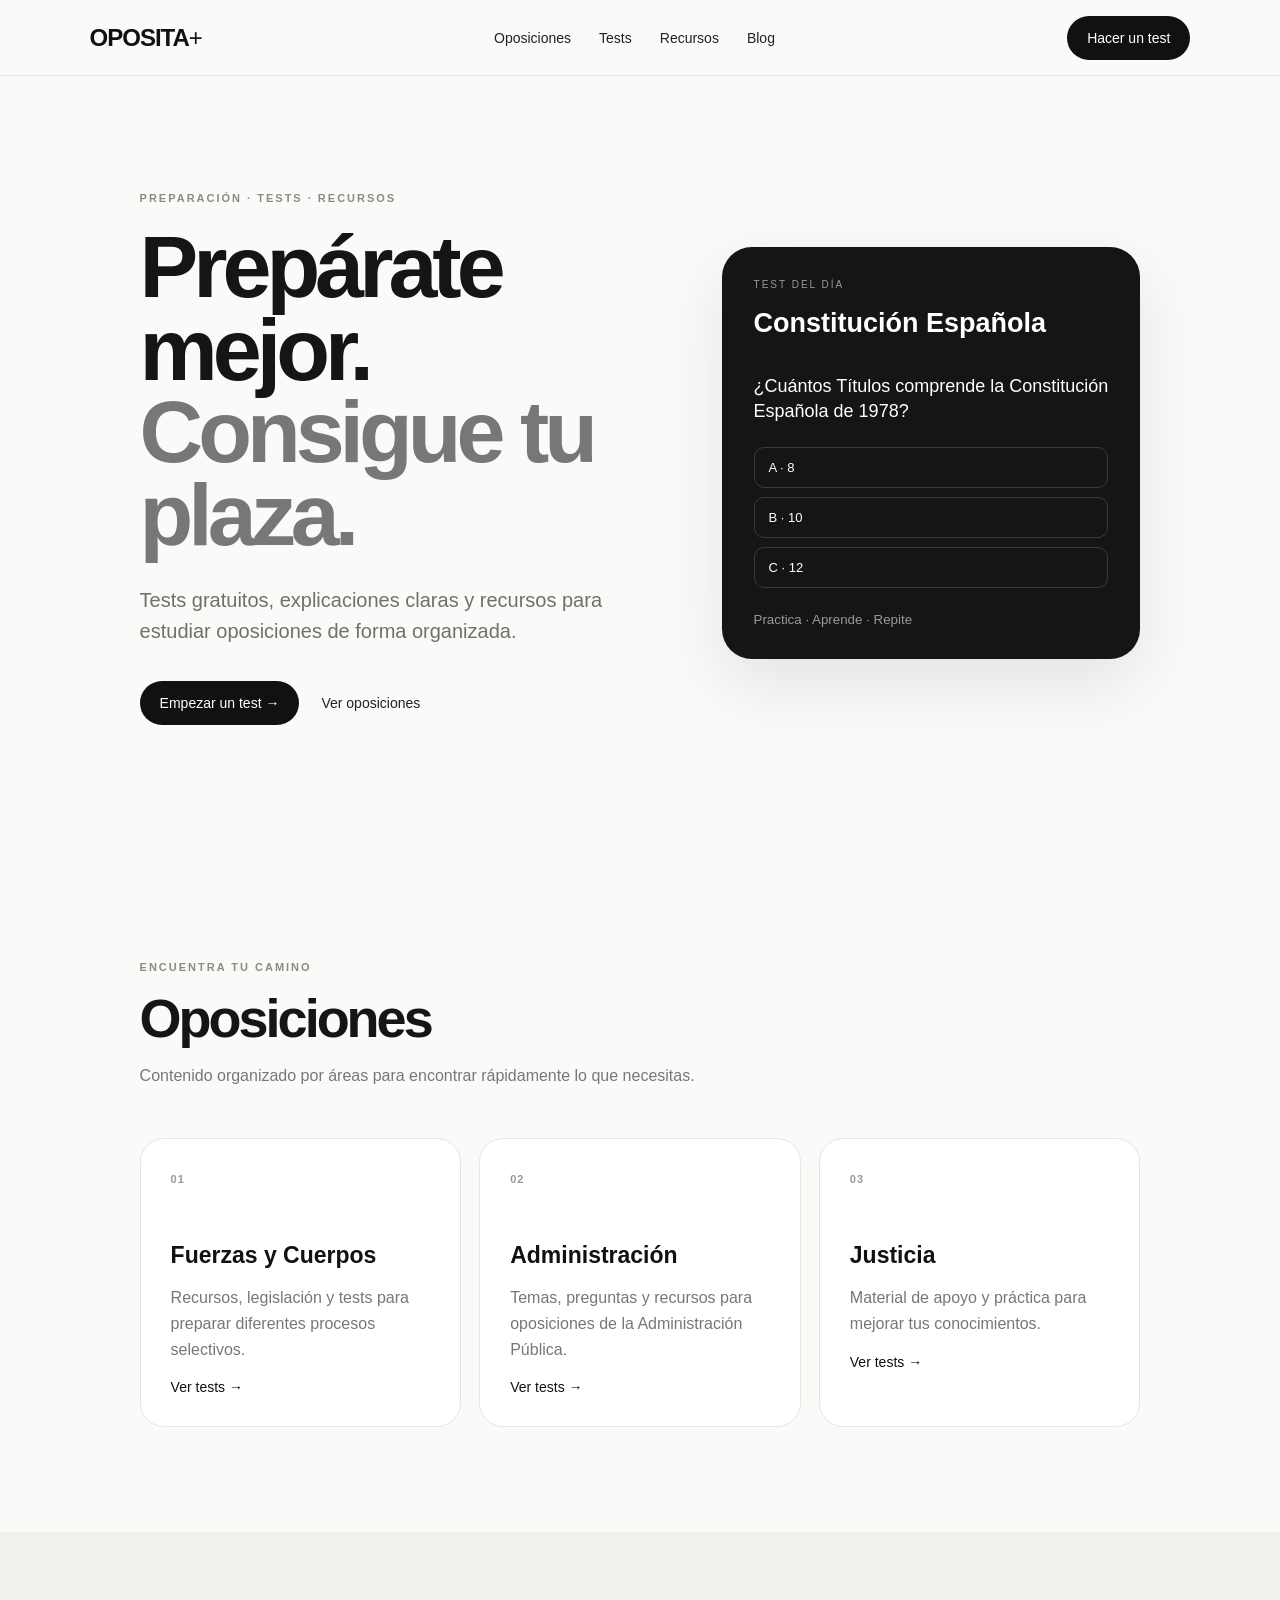
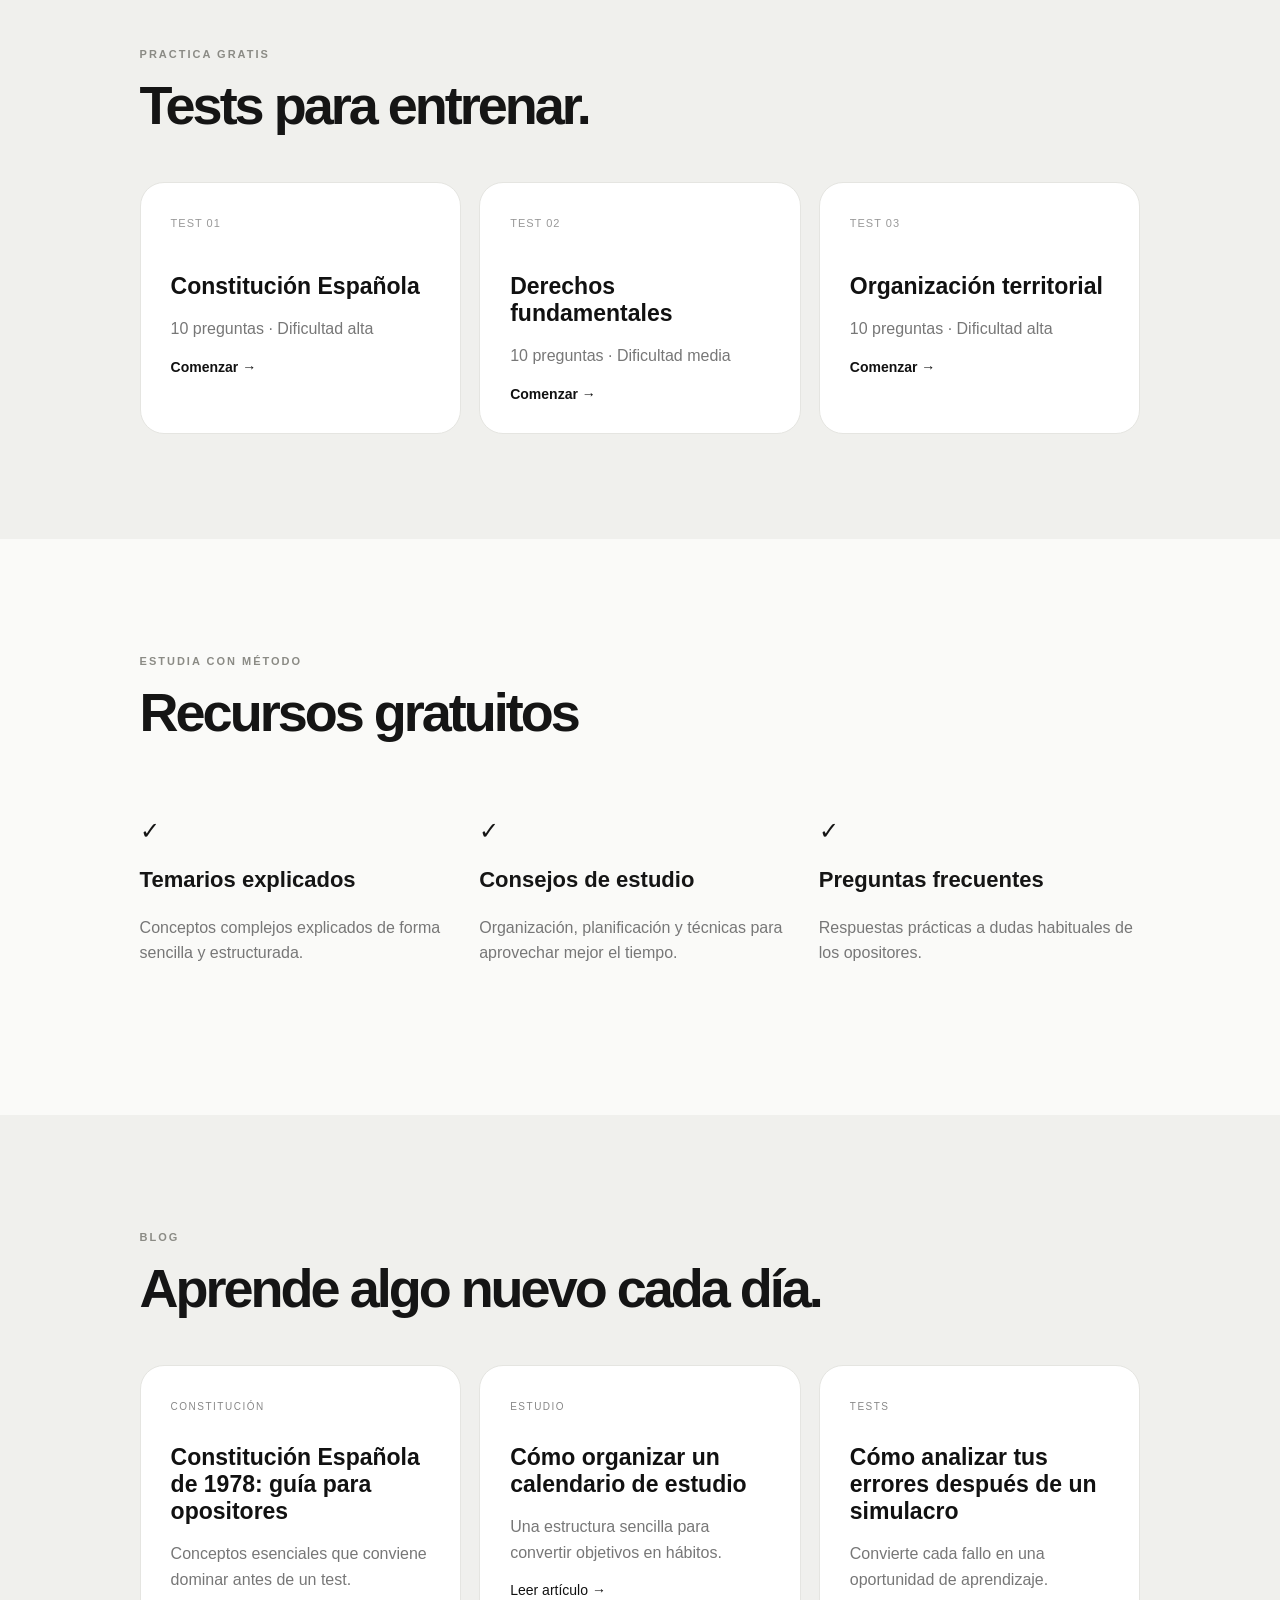
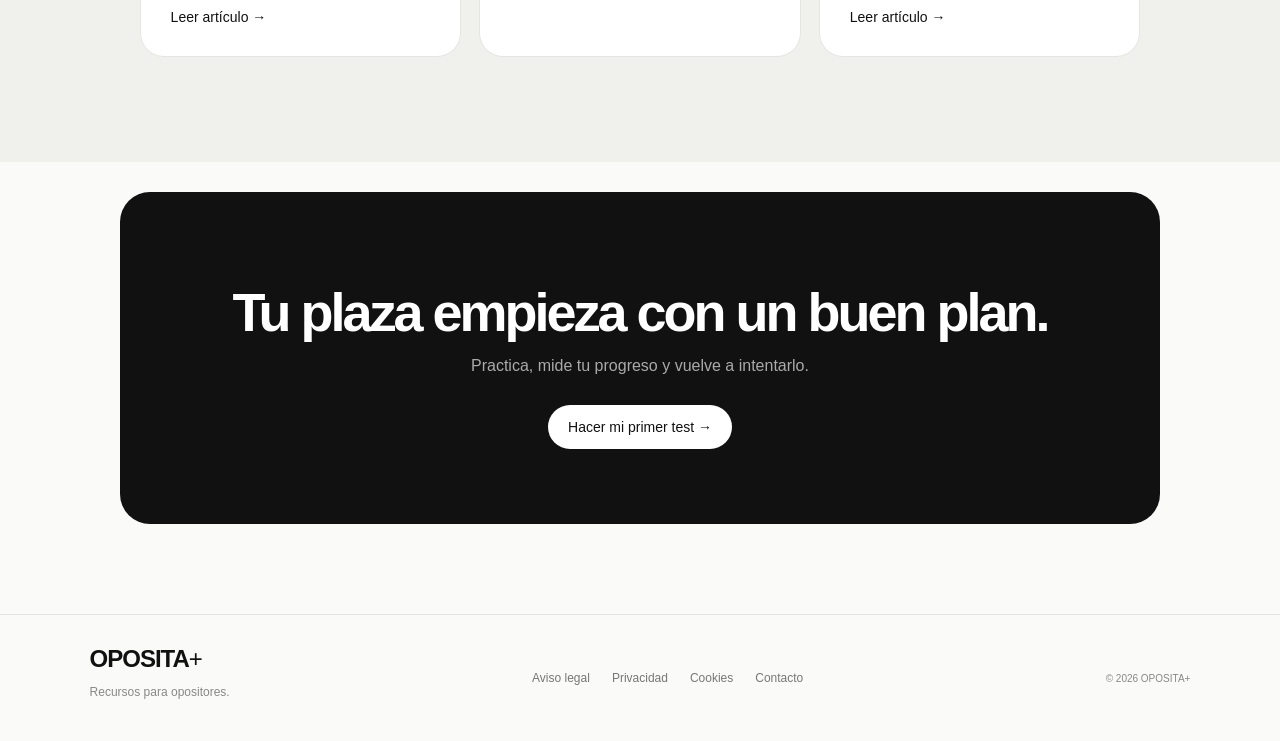
==== index.html @ 82b004eb "Add files via upload" ====
<!doctype html>
<html lang="es">
<head>
<meta charset="utf-8"><meta name="viewport" content="width=device-width,initial-scale=1">
<title>OPOSITA+ — Tests, temarios y recursos para opositores</title>
<meta name="description" content="Tests, temarios, consejos y recursos gratuitos para preparar oposiciones en España.">
<meta name="robots" content="index,follow">
<link rel="stylesheet" href="styles.css">
</head>
<body>
<header><a class="logo" href="#">OPOSITA<span>+</span></a><nav><a href="#oposiciones">Oposiciones</a><a href="#tests">Tests</a><a href="#recursos">Recursos</a><a href="#blog">Blog</a></nav><a class="btn" href="#tests">Hacer un test</a></header>
<main>
<section class="hero"><div><p class="eyebrow">PREPARACIÓN · TESTS · RECURSOS</p><h1>Prepárate mejor.<br><em>Consigue tu plaza.</em></h1><p class="lead">Tests gratuitos, explicaciones claras y recursos para estudiar oposiciones de forma organizada.</p><div class="actions"><a class="btn" href="#tests">Empezar un test →</a><a class="link" href="#oposiciones">Ver oposiciones</a></div></div><div class="hero-card"><div class="mini">TEST DEL DÍA</div><strong>Constitución Española</strong><div class="question">¿Cuántos Títulos comprende la Constitución Española de 1978?</div><div class="answers"><span>A · 8</span><span>B · 10</span><span>C · 12</span></div><small>Practica · Aprende · Repite</small></div></section>
<section id="oposiciones"><p class="eyebrow">ENCUENTRA TU CAMINO</p><h2>Oposiciones</h2><p class="sub">Contenido organizado por áreas para encontrar rápidamente lo que necesitas.</p><div class="grid"><article><b>01</b><h3>Fuerzas y Cuerpos</h3><p>Recursos, legislación y tests para preparar diferentes procesos selectivos.</p><a href="#tests">Ver tests →</a></article><article><b>02</b><h3>Administración</h3><p>Temas, preguntas y recursos para oposiciones de la Administración Pública.</p><a href="#tests">Ver tests →</a></article><article><b>03</b><h3>Justicia</h3><p>Material de apoyo y práctica para mejorar tus conocimientos.</p><a href="#tests">Ver tests →</a></article></div></section>
<section id="tests" class="gray"><p class="eyebrow">PRACTICA GRATIS</p><h2>Tests para entrenar.</h2><div class="test-grid"><a class="test" href="#"><span>TEST 01</span><h3>Constitución Española</h3><p>10 preguntas · Dificultad alta</p><strong>Comenzar →</strong></a><a class="test" href="#"><span>TEST 02</span><h3>Derechos fundamentales</h3><p>10 preguntas · Dificultad media</p><strong>Comenzar →</strong></a><a class="test" href="#"><span>TEST 03</span><h3>Organización territorial</h3><p>10 preguntas · Dificultad alta</p><strong>Comenzar →</strong></a></div></section>
<section id="recursos"><p class="eyebrow">ESTUDIA CON MÉTODO</p><h2>Recursos gratuitos</h2><div class="features"><div><span>✓</span><h3>Temarios explicados</h3><p>Conceptos complejos explicados de forma sencilla y estructurada.</p></div><div><span>✓</span><h3>Consejos de estudio</h3><p>Organización, planificación y técnicas para aprovechar mejor el tiempo.</p></div><div><span>✓</span><h3>Preguntas frecuentes</h3><p>Respuestas prácticas a dudas habituales de los opositores.</p></div></div></section>
<section id="blog" class="gray"><p class="eyebrow">BLOG</p><h2>Aprende algo nuevo cada día.</h2><div class="posts"><article><small>CONSTITUCIÓN</small><h3>Constitución Española de 1978: guía para opositores</h3><p>Conceptos esenciales que conviene dominar antes de un test.</p><a href="#">Leer artículo →</a></article><article><small>ESTUDIO</small><h3>Cómo organizar un calendario de estudio</h3><p>Una estructura sencilla para convertir objetivos en hábitos.</p><a href="#">Leer artículo →</a></article><article><small>TESTS</small><h3>Cómo analizar tus errores después de un simulacro</h3><p>Convierte cada fallo en una oportunidad de aprendizaje.</p><a href="#">Leer artículo →</a></article></div></section>
<section class="cta"><h2>Tu plaza empieza con un buen plan.</h2><p>Practica, mide tu progreso y vuelve a intentarlo.</p><a class="btn white" href="#tests">Hacer mi primer test →</a></section>
</main>
<footer><div><a class="logo" href="#">OPOSITA<span>+</span></a><p>Recursos para opositores.</p></div><div class="footer-links"><a href="#">Aviso legal</a><a href="#">Privacidad</a><a href="#">Cookies</a><a href="mailto:hola@oposita.es">Contacto</a></div><small>© 2026 OPOSITA+</small></footer>
</body></html>
---- styles.css ----
*{box-sizing:border-box}html{scroll-behavior:smooth}body{margin:0;font-family:-apple-system,BlinkMacSystemFont,"Segoe UI",Arial,sans-serif;color:#151515;background:#fafaf8}header{height:76px;border-bottom:1px solid #e7e7e3;display:flex;align-items:center;justify-content:space-between;padding:0 7%;position:sticky;top:0;background:#fafaf8ee;backdrop-filter:blur(14px);z-index:5}.logo{font-size:24px;font-weight:850;letter-spacing:-1px;color:#111;text-decoration:none}.logo span{font-weight:500}nav{display:flex;gap:28px}nav a,.link{font-size:14px;text-decoration:none;color:#222}.btn{display:inline-block;background:#111;color:#fff;text-decoration:none;padding:14px 20px;border-radius:999px;font-size:14px}.hero{max-width:1180px;margin:auto;padding:105px 7% 120px;display:grid;grid-template-columns:1.1fr .9fr;gap:70px;align-items:center}.eyebrow{font-size:11px;letter-spacing:2px;color:#8b8b85;font-weight:750}.hero h1{font-size:clamp(58px,7vw,88px);line-height:.94;letter-spacing:-5px;margin:22px 0 28px}.hero h1 em{font-style:normal;color:#777}.lead{font-size:20px;line-height:1.55;color:#70706b;max-width:610px}.actions{display:flex;gap:22px;align-items:center;margin-top:34px}.hero-card{background:#151515;color:white;border-radius:30px;padding:32px;min-height:390px;display:flex;flex-direction:column;justify-content:center;box-shadow:0 25px 70px #00000018}.mini{font-size:10px;letter-spacing:2px;color:#999;margin-bottom:18px}.hero-card strong{font-size:27px}.question{font-size:18px;line-height:1.4;margin:35px 0 22px}.answers{display:grid;gap:9px}.answers span{padding:12px 14px;border:1px solid #3a3a3a;border-radius:10px;font-size:13px}.hero-card small{color:#999;margin-top:24px}section{max-width:1180px;margin:auto;padding:105px 7%}h2{font-size:54px;line-height:1;letter-spacing:-3px;margin:18px 0}.sub{color:#777;line-height:1.6;max-width:620px}.grid,.test-grid,.posts,.features{display:grid;grid-template-columns:repeat(3,1fr);gap:18px;margin-top:50px}.grid article,.test,.posts article{background:white;border:1px solid #e5e5e1;border-radius:24px;padding:30px;min-height:275px;text-decoration:none;color:#111}.grid b,.test span{font-size:11px;color:#999;letter-spacing:1px}.grid h3,.test h3,.posts h3{font-size:23px;margin:55px 0 12px}.grid p,.test p,.posts p,.features p{color:#777;line-height:1.6}.grid a,.test strong,.posts a{color:#111;text-decoration:none;font-size:14px}.gray{max-width:none;background:#f0f0ed;padding-left:calc((100% - 1180px)/2 + 7%);padding-right:calc((100% - 1180px)/2 + 7%)}.test{display:block;min-height:240px}.test h3{margin-top:42px}.features div{padding:28px 0}.features span{font-size:24px}.features h3{font-size:22px}.posts article{min-height:245px}.posts small{font-size:10px;letter-spacing:1.5px;color:#888}.posts h3{margin-top:30px}.cta{max-width:1040px;background:#111;color:#fff;border-radius:30px;text-align:center;margin:30px auto 90px;padding:75px 7%}.cta h2{font-size:54px}.cta p{color:#aaa;margin-bottom:30px}.white{background:#fff;color:#111}footer{border-top:1px solid #e5e5e1;padding:30px 7%;display:flex;align-items:center;justify-content:space-between;color:#888;font-size:12px}.footer-links{display:flex;gap:22px}.footer-links a{color:#777;text-decoration:none}@media(max-width:800px){header{padding:0 5%}nav{display:none}.hero{grid-template-columns:1fr;padding:75px 5%}.hero h1{letter-spacing:-4px}.hero-card{min-height:330px}section{padding:75px 5%}h2{font-size:40px}.grid,.test-grid,.posts,.features{grid-template-columns:1fr}.gray{padding-left:5%;padding-right:5%}.cta{margin:0 5% 70px;padding:55px 25px}.cta h2{font-size:40px}footer{padding:25px 5%;flex-direction:column;align-items:flex-start;gap:20px}}
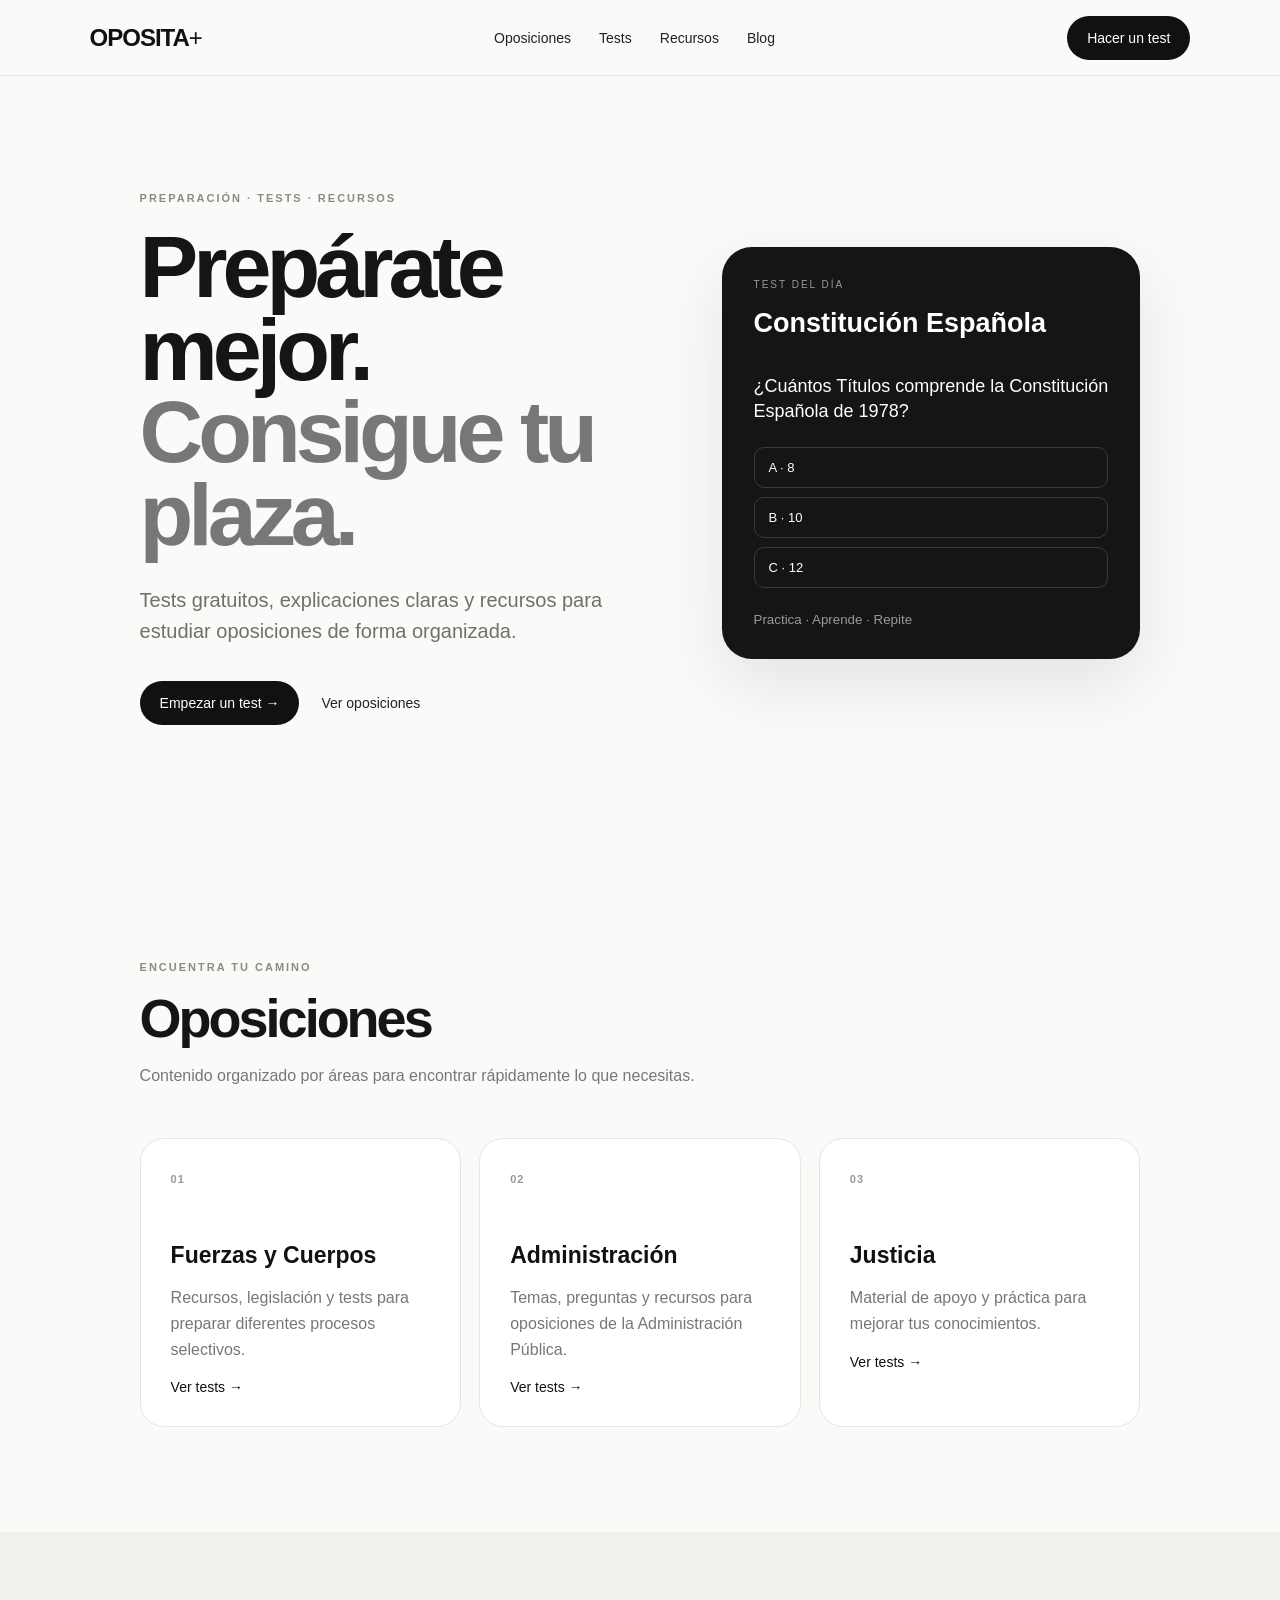
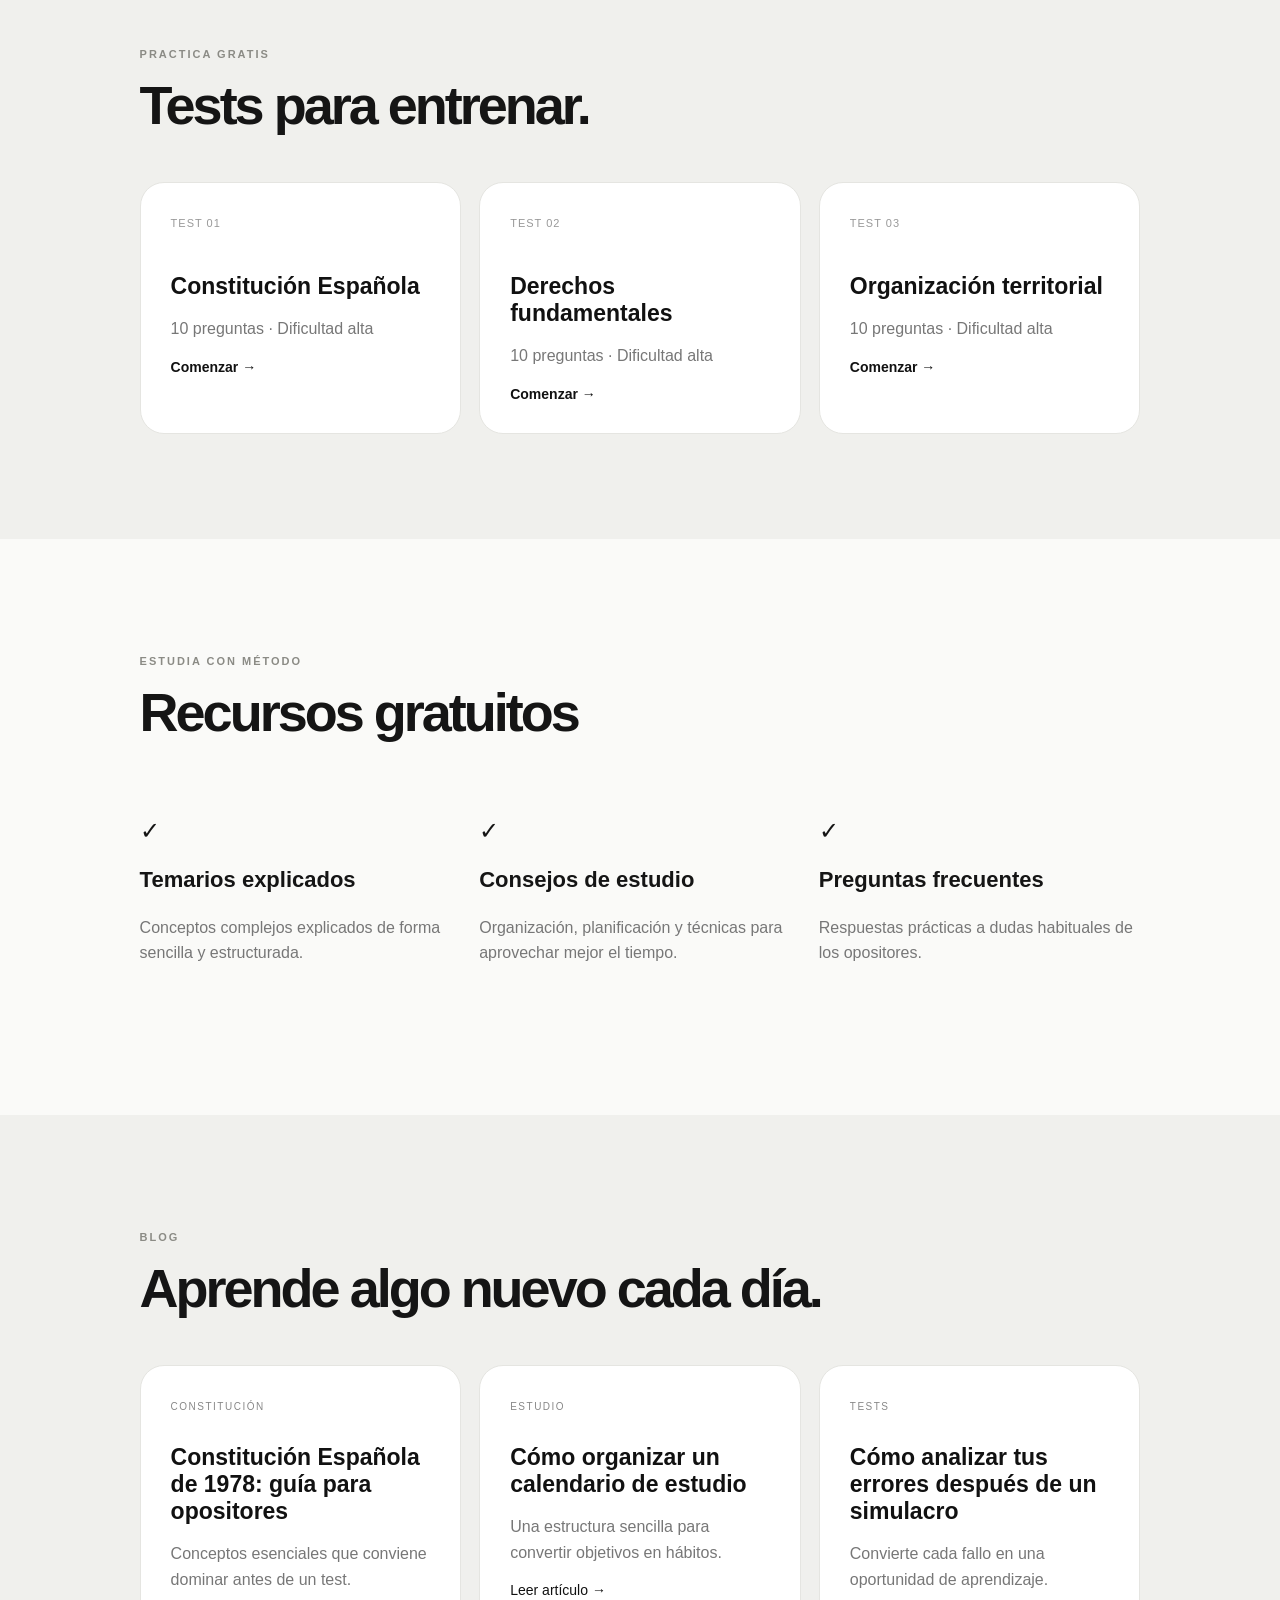
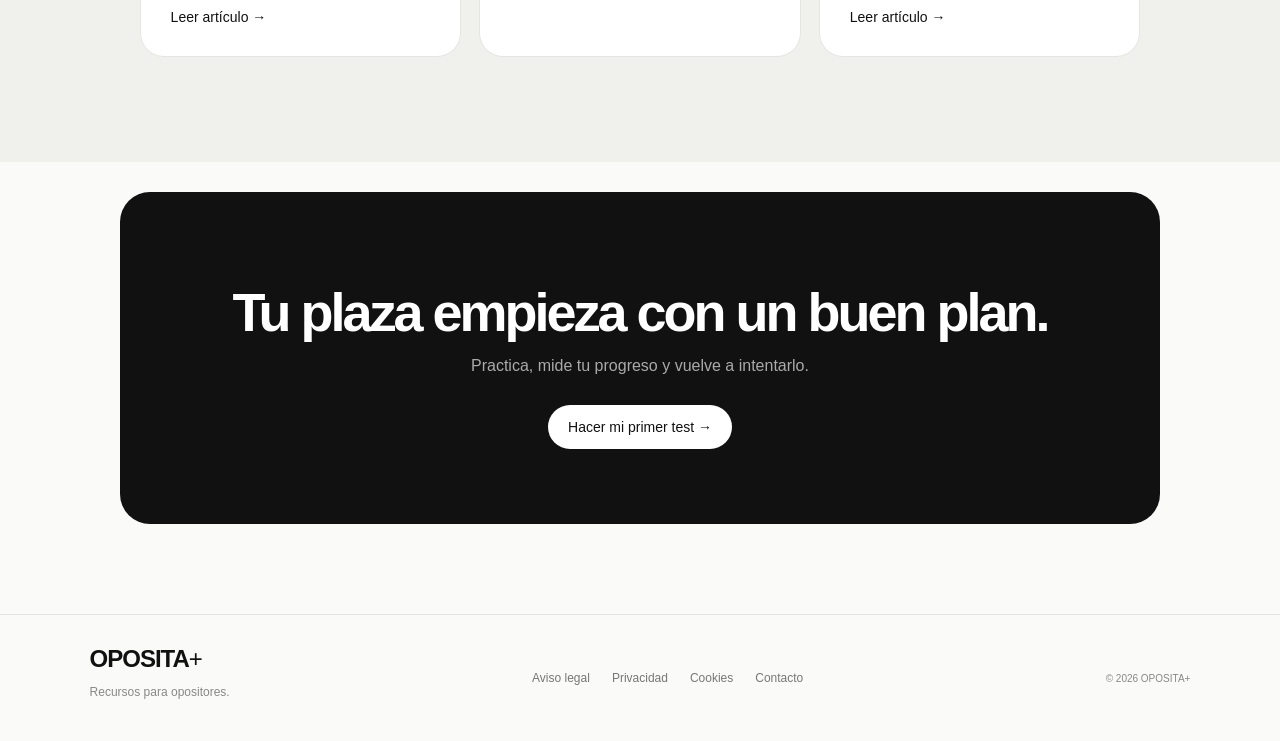
==== commit 9b42a91a: "Update index.html" ====
--- a/index.html
+++ b/index.html
@@ -12,10 +12,10 @@
 <main>
 <section class="hero"><div><p class="eyebrow">PREPARACIÓN · TESTS · RECURSOS</p><h1>Prepárate mejor.<br><em>Consigue tu plaza.</em></h1><p class="lead">Tests gratuitos, explicaciones claras y recursos para estudiar oposiciones de forma organizada.</p><div class="actions"><a class="btn" href="#tests">Empezar un test →</a><a class="link" href="#oposiciones">Ver oposiciones</a></div></div><div class="hero-card"><div class="mini">TEST DEL DÍA</div><strong>Constitución Española</strong><div class="question">¿Cuántos Títulos comprende la Constitución Española de 1978?</div><div class="answers"><span>A · 8</span><span>B · 10</span><span>C · 12</span></div><small>Practica · Aprende · Repite</small></div></section>
 <section id="oposiciones"><p class="eyebrow">ENCUENTRA TU CAMINO</p><h2>Oposiciones</h2><p class="sub">Contenido organizado por áreas para encontrar rápidamente lo que necesitas.</p><div class="grid"><article><b>01</b><h3>Fuerzas y Cuerpos</h3><p>Recursos, legislación y tests para preparar diferentes procesos selectivos.</p><a href="#tests">Ver tests →</a></article><article><b>02</b><h3>Administración</h3><p>Temas, preguntas y recursos para oposiciones de la Administración Pública.</p><a href="#tests">Ver tests →</a></article><article><b>03</b><h3>Justicia</h3><p>Material de apoyo y práctica para mejorar tus conocimientos.</p><a href="#tests">Ver tests →</a></article></div></section>
-<section id="tests" class="gray"><p class="eyebrow">PRACTICA GRATIS</p><h2>Tests para entrenar.</h2><div class="test-grid"><a class="test" href="#"><span>TEST 01</span><h3>Constitución Española</h3><p>10 preguntas · Dificultad alta</p><strong>Comenzar →</strong></a><a class="test" href="#"><span>TEST 02</span><h3>Derechos fundamentales</h3><p>10 preguntas · Dificultad media</p><strong>Comenzar →</strong></a><a class="test" href="#"><span>TEST 03</span><h3>Organización territorial</h3><p>10 preguntas · Dificultad alta</p><strong>Comenzar →</strong></a></div></section>
+<section id="tests" class="gray"><p class="eyebrow">PRACTICA GRATIS</p><h2>Tests para entrenar.</h2><div class="test-grid"><a class="test" href="https://danielgonzalezcarbonell.github.io/oposita-plus/test-constitucion.html"><span>TEST 01</span><h3>Constitución Española</h3><p>10 preguntas · Dificultad alta</p><strong>Comenzar →</strong></a><a class="test" href="https://danielgonzalezcarbonell.github.io/oposita-plus/test-derechos-fundamentales.html"><span>TEST 02</span><h3>Derechos fundamentales</h3><p>10 preguntas · Dificultad alta</p><strong>Comenzar →</strong></a><a class="test" href="#"><span>TEST 03</span><h3>Organización territorial</h3><p>10 preguntas · Dificultad alta</p><strong>Comenzar →</strong></a></div></section>
 <section id="recursos"><p class="eyebrow">ESTUDIA CON MÉTODO</p><h2>Recursos gratuitos</h2><div class="features"><div><span>✓</span><h3>Temarios explicados</h3><p>Conceptos complejos explicados de forma sencilla y estructurada.</p></div><div><span>✓</span><h3>Consejos de estudio</h3><p>Organización, planificación y técnicas para aprovechar mejor el tiempo.</p></div><div><span>✓</span><h3>Preguntas frecuentes</h3><p>Respuestas prácticas a dudas habituales de los opositores.</p></div></div></section>
 <section id="blog" class="gray"><p class="eyebrow">BLOG</p><h2>Aprende algo nuevo cada día.</h2><div class="posts"><article><small>CONSTITUCIÓN</small><h3>Constitución Española de 1978: guía para opositores</h3><p>Conceptos esenciales que conviene dominar antes de un test.</p><a href="#">Leer artículo →</a></article><article><small>ESTUDIO</small><h3>Cómo organizar un calendario de estudio</h3><p>Una estructura sencilla para convertir objetivos en hábitos.</p><a href="#">Leer artículo →</a></article><article><small>TESTS</small><h3>Cómo analizar tus errores después de un simulacro</h3><p>Convierte cada fallo en una oportunidad de aprendizaje.</p><a href="#">Leer artículo →</a></article></div></section>
 <section class="cta"><h2>Tu plaza empieza con un buen plan.</h2><p>Practica, mide tu progreso y vuelve a intentarlo.</p><a class="btn white" href="#tests">Hacer mi primer test →</a></section>
 </main>
 <footer><div><a class="logo" href="#">OPOSITA<span>+</span></a><p>Recursos para opositores.</p></div><div class="footer-links"><a href="#">Aviso legal</a><a href="#">Privacidad</a><a href="#">Cookies</a><a href="mailto:hola@oposita.es">Contacto</a></div><small>© 2026 OPOSITA+</small></footer>
-</body></html>+</body></html>
